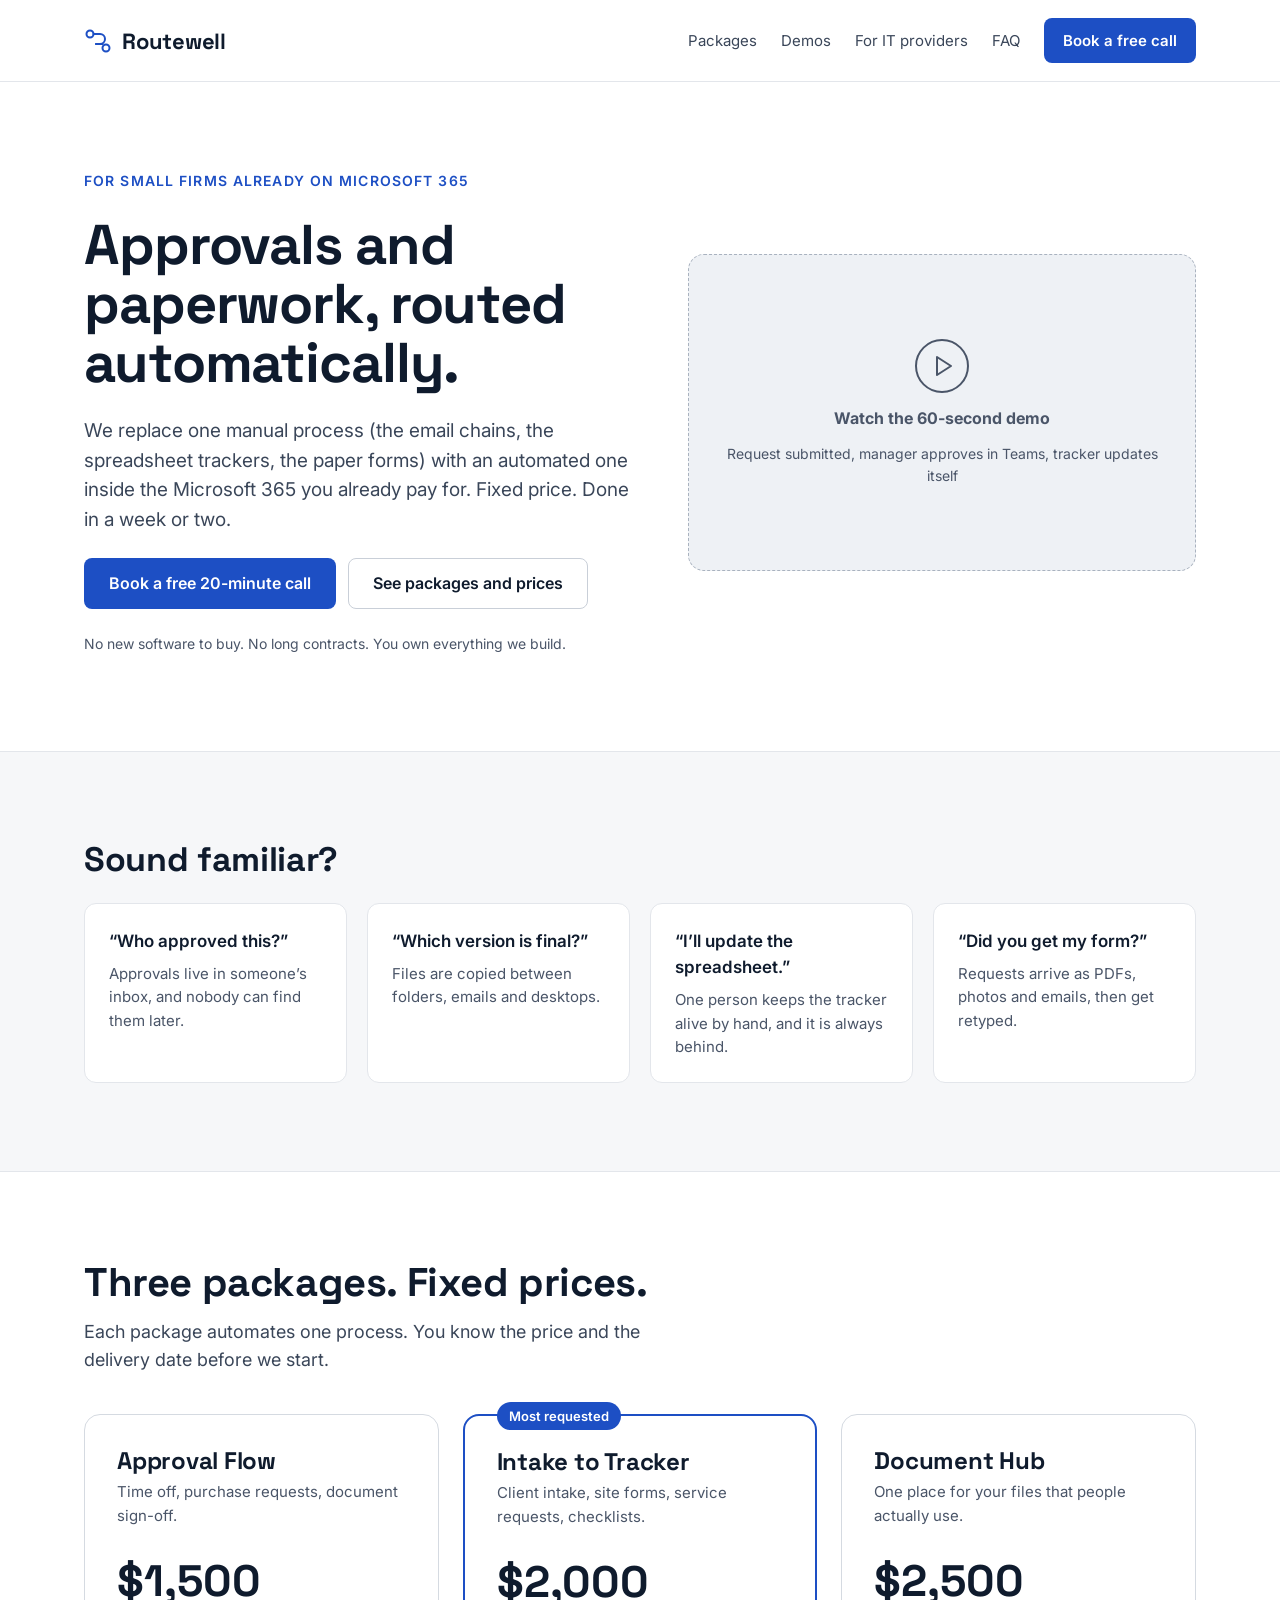
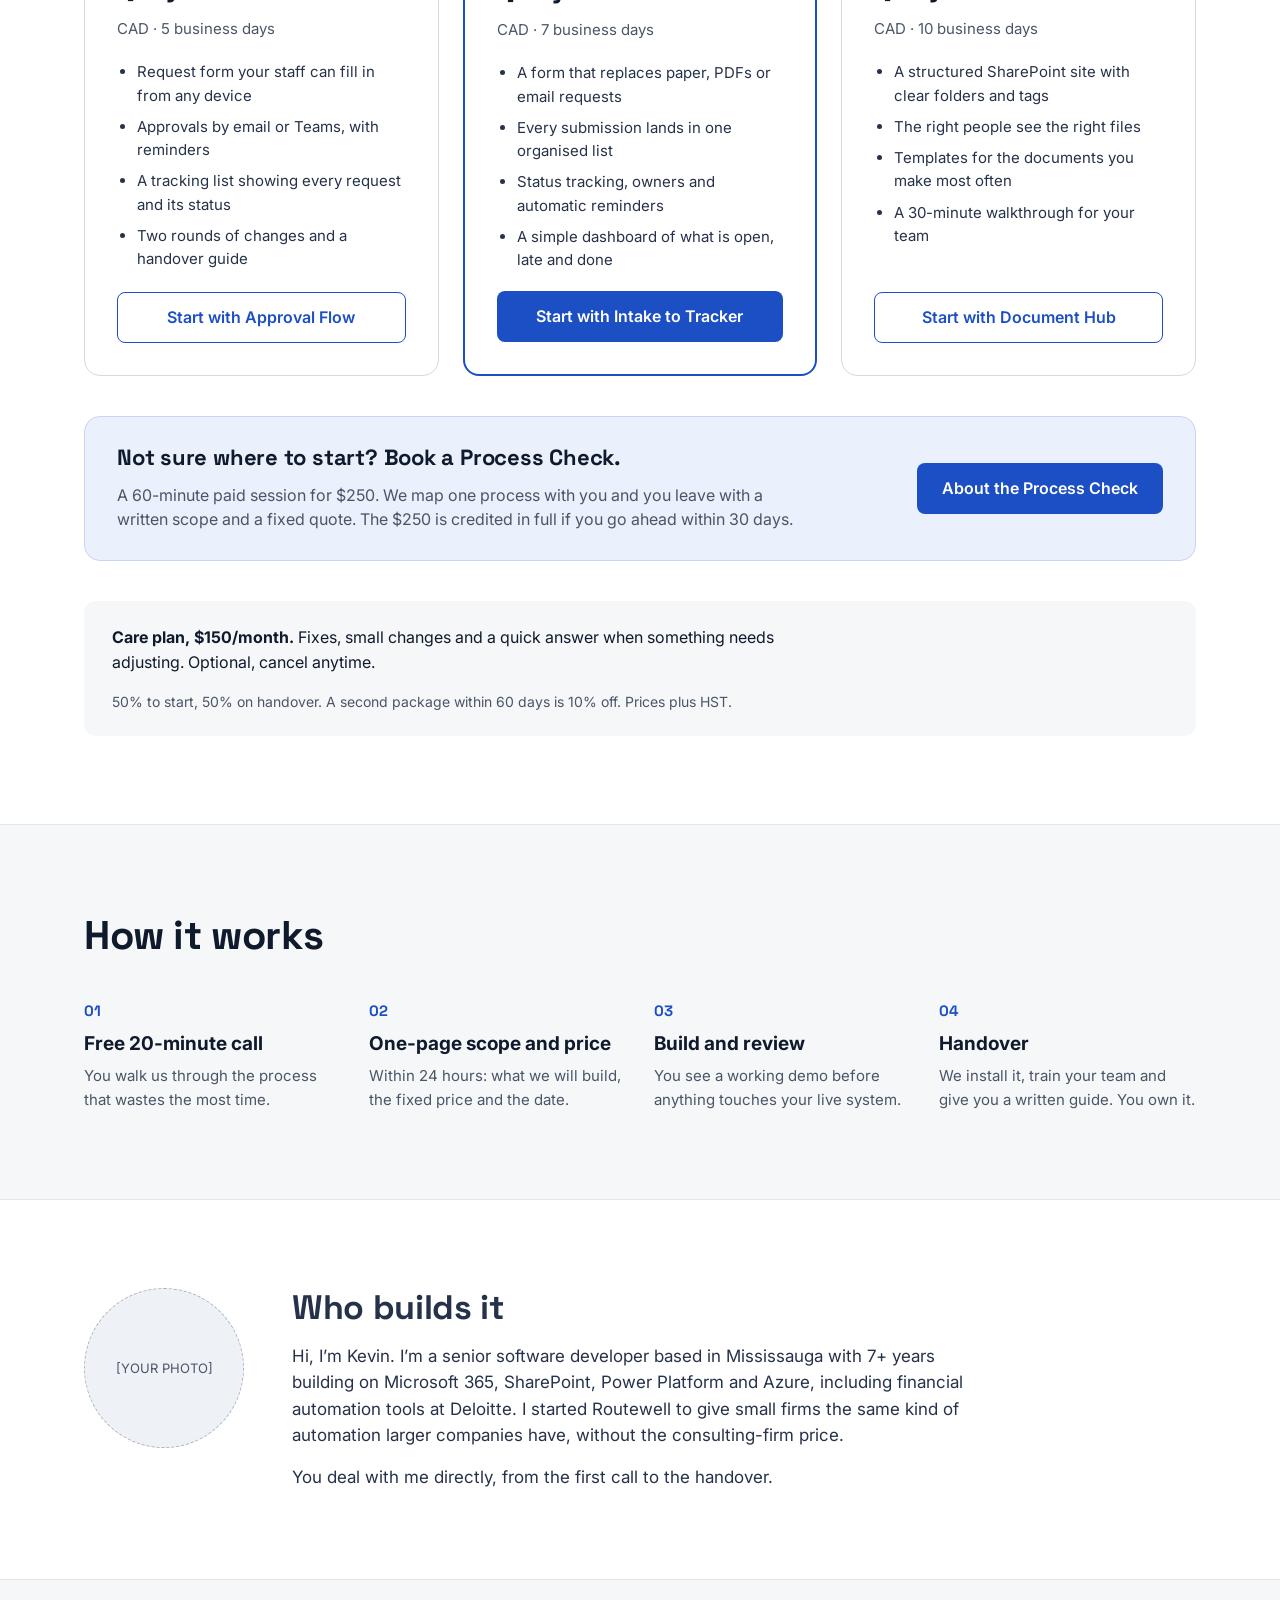
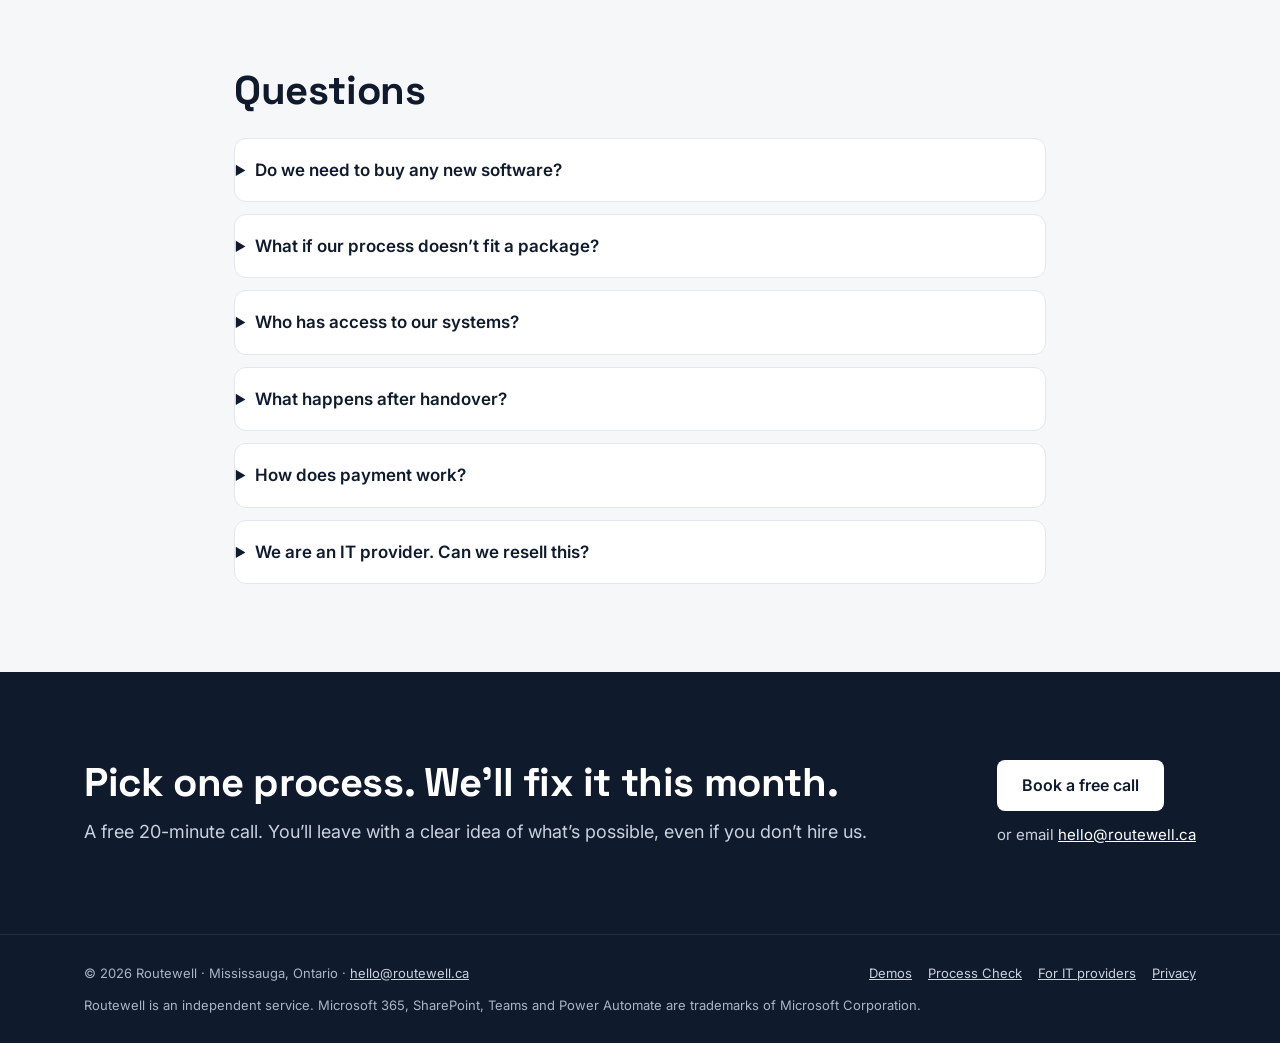
==== index.html @ 732eb97a "Initial routewell.ca site Static HTML/CSS: home, demos, Process Check, IT partners, booking, privacy" ====
<!doctype html>
<html lang="en-CA">
<head>
<meta charset="utf-8">
<meta name="viewport" content="width=device-width, initial-scale=1">
<title>Routewell · Microsoft 365 automations for small firms</title>
<meta name="description" content="Fixed-price Microsoft 365 automations for small firms in Ontario. We replace one manual approval, intake or document process with an automated one in a week or two.">
<link rel="canonical" href="https://routewell.ca/">
<meta property="og:title" content="Routewell · Approvals and paperwork, routed automatically">
<meta property="og:description" content="Fixed-price Microsoft 365 automations for small firms. One process, one price, done in a week or two.">
<meta property="og:url" content="https://routewell.ca/">
<meta property="og:type" content="website">
<link rel="icon" href="/assets/favicon.svg" type="image/svg+xml">
<link rel="preconnect" href="https://fonts.googleapis.com">
<link rel="preconnect" href="https://fonts.gstatic.com" crossorigin>
<link rel="stylesheet" href="https://fonts.googleapis.com/css2?family=Inter:wght@400;500;600&family=Space+Grotesk:wght@500;600;700&display=swap">
<link rel="stylesheet" href="/assets/site.css">
<script type="application/ld+json">
{"@context":"https://schema.org","@type":"ProfessionalService","name":"Routewell","url":"https://routewell.ca/","email":"hello@routewell.ca","areaServed":"Ontario, Canada","address":{"@type":"PostalAddress","addressLocality":"Mississauga","addressRegion":"ON","addressCountry":"CA"},"description":"Fixed-price Microsoft 365 automations for small firms."}
</script>
</head>
<body>
<a class="skip" href="#main">Skip to content</a>

<header class="site-header">
  <nav class="wrap site-nav" aria-label="Main">
    <a class="brand" href="/">
      <svg width="28" height="28" viewBox="0 0 28 28" fill="none" aria-hidden="true"><circle cx="6" cy="7" r="3.5" stroke="#1D4FC4" stroke-width="2"/><circle cx="22" cy="21" r="3.5" stroke="#1D4FC4" stroke-width="2"/><path d="M9.5 7H16a5 5 0 0 1 0 10h-4" stroke="#1D4FC4" stroke-width="2" stroke-linecap="round"/><path d="M12 17h6.5" stroke="#1D4FC4" stroke-width="2" stroke-linecap="round"/></svg>
      <span>Routewell</span>
    </a>
    <div class="nav-links">
      <a href="/#packages">Packages</a>
      <a href="/demo/">Demos</a>
      <a href="/partners/">For IT providers</a>
      <a href="/#faq">FAQ</a>
      <a class="btn btn-primary" href="/book/">Book a free call</a>
    </div>
  </nav>
</header>

<main id="main">

<section class="hero">
  <div class="wrap hero-grid">
    <div class="hero-copy">
      <p class="eyebrow">For small firms already on Microsoft 365</p>
      <h1>Approvals and paperwork, routed automatically.</h1>
      <p class="lead">We replace one manual process (the email chains, the spreadsheet trackers, the paper forms) with an automated one inside the Microsoft 365 you already pay for. Fixed price. Done in a week or two.</p>
      <div class="btn-row">
        <a class="btn btn-primary" href="/book/">Book a free 20-minute call</a>
        <a class="btn btn-outline" href="#packages">See packages and prices</a>
      </div>
      <p class="small muted">No new software to buy. No long contracts. You own everything we build.</p>
    </div>
    <div class="hero-media">
      <!-- DEMO VIDEO: replace this placeholder with the Approval Flow recording (see README). -->
      <a href="/demo/" class="placeholder" style="text-decoration:none">
        <svg width="56" height="56" viewBox="0 0 56 56" fill="none" aria-hidden="true"><circle cx="28" cy="28" r="26" stroke="#4A5568" stroke-width="2"/><path d="M23 19l14 9-14 9V19z" stroke="#4A5568" stroke-width="2" stroke-linejoin="round"/></svg>
        <strong>Watch the 60-second demo</strong>
        <span>Request submitted, manager approves in Teams, tracker updates itself</span>
      </a>
    </div>
  </div>
</section>

<section class="section bordered" aria-labelledby="pain-h" style="border-bottom:1px solid var(--line)">
  <div class="wrap stack">
    <h2 id="pain-h" class="h2-sm">Sound familiar?</h2>
    <div class="grid">
      <div class="card"><p class="q">“Who approved this?”</p><p class="a">Approvals live in someone’s inbox, and nobody can find them later.</p></div>
      <div class="card"><p class="q">“Which version is final?”</p><p class="a">Files are copied between folders, emails and desktops.</p></div>
      <div class="card"><p class="q">“I’ll update the spreadsheet.”</p><p class="a">One person keeps the tracker alive by hand, and it is always behind.</p></div>
      <div class="card"><p class="q">“Did you get my form?”</p><p class="a">Requests arrive as PDFs, photos and emails, then get retyped.</p></div>
    </div>
  </div>
</section>

<section id="packages" class="section white" aria-labelledby="pk-h">
  <div class="wrap stack" style="gap:40px">
    <div class="stack-sm" style="max-width:680px">
      <h2 id="pk-h" class="h2">Three packages. Fixed prices.</h2>
      <p class="lead" style="font-size:18px">Each package automates one process. You know the price and the delivery date before we start.</p>
    </div>

    <div class="grid-3">
      <article class="package">
        <div><h3>Approval Flow</h3><p class="for">Time off, purchase requests, document sign-off.</p></div>
        <p><span class="price">$1,500</span><span class="price-note">CAD · 5 business days</span></p>
        <ul>
          <li>Request form your staff can fill in from any device</li>
          <li>Approvals by email or Teams, with reminders</li>
          <li>A tracking list showing every request and its status</li>
          <li>Two rounds of changes and a handover guide</li>
        </ul>
        <a class="btn btn-ghost" href="/book/?package=approval-flow">Start with Approval Flow</a>
      </article>

      <article class="package featured">
        <span class="badge">Most requested</span>
        <div><h3>Intake to Tracker</h3><p class="for">Client intake, site forms, service requests, checklists.</p></div>
        <p><span class="price">$2,000</span><span class="price-note">CAD · 7 business days</span></p>
        <ul>
          <li>A form that replaces paper, PDFs or email requests</li>
          <li>Every submission lands in one organised list</li>
          <li>Status tracking, owners and automatic reminders</li>
          <li>A simple dashboard of what is open, late and done</li>
        </ul>
        <a class="btn btn-primary" href="/book/?package=intake-to-tracker">Start with Intake to Tracker</a>
      </article>

      <article class="package">
        <div><h3>Document Hub</h3><p class="for">One place for your files that people actually use.</p></div>
        <p><span class="price">$2,500</span><span class="price-note">CAD · 10 business days</span></p>
        <ul>
          <li>A structured SharePoint site with clear folders and tags</li>
          <li>The right people see the right files</li>
          <li>Templates for the documents you make most often</li>
          <li>A 30-minute walkthrough for your team</li>
        </ul>
        <a class="btn btn-ghost" href="/book/?package=document-hub">Start with Document Hub</a>
      </article>
    </div>

    <div class="callout">
      <div class="stack-sm" style="max-width:680px">
        <h3>Not sure where to start? Book a Process Check.</h3>
        <p class="muted">A 60-minute paid session for $250. We map one process with you and you leave with a written scope and a fixed quote. The $250 is credited in full if you go ahead within 30 days.</p>
      </div>
      <a class="btn btn-primary" href="/process-check/">About the Process Check</a>
    </div>

    <div class="strip">
      <p style="max-width:720px"><strong>Care plan, $150/month.</strong> Fixes, small changes and a quick answer when something needs adjusting. Optional, cancel anytime.</p>
      <p class="small muted">50% to start, 50% on handover. A second package within 60 days is 10% off. Prices plus HST.</p>
    </div>
  </div>
</section>

<section id="how" class="section bordered" aria-labelledby="how-h">
  <div class="wrap stack" style="gap:40px">
    <h2 id="how-h" class="h2">How it works</h2>
    <ol class="steps">
      <li><span class="num">01</span><h3>Free 20-minute call</h3><p>You walk us through the process that wastes the most time.</p></li>
      <li><span class="num">02</span><h3>One-page scope and price</h3><p>Within 24 hours: what we will build, the fixed price and the date.</p></li>
      <li><span class="num">03</span><h3>Build and review</h3><p>You see a working demo before anything touches your live system.</p></li>
      <li><span class="num">04</span><h3>Handover</h3><p>We install it, train your team and give you a written guide. You own it.</p></li>
    </ol>
  </div>
</section>

<section class="section white bordered" aria-labelledby="about-h">
  <div class="wrap about">
    <!-- PHOTO: replace this div with <img class="avatar" src="/assets/kevin.jpg" alt="Kevin, founder of Routewell"> -->
    <div class="avatar" role="img" aria-label="Photo coming soon">[YOUR PHOTO]</div>
    <div class="about-copy">
      <h2 id="about-h" class="h2-sm">Who builds it</h2>
      <p>Hi, I’m Kevin. I’m a senior software developer based in Mississauga with 7+ years building on Microsoft 365, SharePoint, Power Platform and Azure, including financial automation tools at Deloitte. I started Routewell to give small firms the same kind of automation larger companies have, without the consulting-firm price.</p>
      <p>You deal with me directly, from the first call to the handover.</p>
    </div>
  </div>
</section>

<section id="faq" class="section bordered" aria-labelledby="faq-h">
  <div class="wrap narrow stack">
    <h2 id="faq-h" class="h2">Questions</h2>
    <div class="faq">
      <details><summary>Do we need to buy any new software?</summary><p>No. If your team has Microsoft 365 Business Standard or higher, everything runs on what you already have. We confirm this on the first call.</p></details>
      <details><summary>What if our process doesn’t fit a package?</summary><p>Most do. If yours is bigger, we split it into packages or quote it separately, always as a fixed price. If you are not sure, the Process Check maps it for you.</p></details>
      <details><summary>Who has access to our systems?</summary><p>We build and test in our own environment first. For installation you create a temporary account for us, and you remove it at handover.</p></details>
      <details><summary>What happens after handover?</summary><p>You get a written guide and own everything. The optional care plan covers fixes and small changes.</p></details>
      <details><summary>How does payment work?</summary><p>50% when you sign the one-page scope, 50% at handover. Two rounds of changes are included in every package.</p></details>
      <details><summary>We are an IT provider. Can we resell this?</summary><p>Yes. We build white-label for managed service providers at partner pricing. See <a href="/partners/">For IT providers</a>.</p></details>
    </div>
  </div>
</section>

<section class="cta" aria-labelledby="book-h">
  <div class="wrap">
    <div class="cta-copy">
      <h2 id="book-h">Pick one process. We’ll fix it this month.</h2>
      <p>A free 20-minute call. You’ll leave with a clear idea of what’s possible, even if you don’t hire us.</p>
    </div>
    <div class="cta-actions">
      <a class="btn btn-light" href="/book/">Book a free call</a>
      <p>or email <a href="mailto:hello@routewell.ca">hello@routewell.ca</a></p>
    </div>
  </div>
</section>

</main>

<footer class="site-footer">
  <div class="wrap">
    <p>© 2026 Routewell · Mississauga, Ontario · <a href="mailto:hello@routewell.ca">hello@routewell.ca</a></p>
    <div class="footer-links"><a href="/demo/">Demos</a><a href="/process-check/">Process Check</a><a href="/partners/">For IT providers</a><a href="/privacy/">Privacy</a></div>
    <p style="flex-basis:100%">Routewell is an independent service. Microsoft 365, SharePoint, Teams and Power Automate are trademarks of Microsoft Corporation.</p>
  </div>
</footer>
</body>
</html>
---- assets/site.css ----
/* Routewell site styles. No build step: edit and push. */
:root {
  --accent: #1D4FC4;
  --accent-dark: #163C96;
  --ink: #0F1B2D;
  --ink-2: #26324A;
  --muted: #3A4659;
  --muted-2: #4A5568;
  --line: #E3E6EB;
  --line-2: #D5DAE1;
  --ground: #F6F7F9;
  --card: #FFFFFF;
  --night: #0F1B2D;
  --night-text: #C9D2DF;
  --radius: 12px;
  --max: 1160px;
  --display: "Space Grotesk", Inter, system-ui, sans-serif;
}

*, *::before, *::after { box-sizing: border-box; }
html { -webkit-text-size-adjust: 100%; scroll-behavior: smooth; }
body {
  margin: 0;
  font-family: Inter, system-ui, -apple-system, "Segoe UI", sans-serif;
  color: var(--ink);
  background: var(--ground);
  line-height: 1.55;
  font-size: 16px;
}
img, video { max-width: 100%; display: block; }
a { color: var(--accent); }
a:hover { color: var(--accent-dark); }
h1, h2, h3 { font-family: var(--display); letter-spacing: -0.01em; line-height: 1.15; margin: 0; }
p { margin: 0; }

.skip { position: absolute; left: -9999px; }
.skip:focus { left: 16px; top: 16px; background: #fff; padding: 8px 12px; z-index: 10; }

.wrap { max-width: var(--max); margin: 0 auto; padding: 0 24px; }
.narrow { max-width: 860px; }
.section { padding: 88px 0; }
.section.white { background: var(--card); }
.section.bordered { border-top: 1px solid var(--line); }
.stack { display: flex; flex-direction: column; gap: 24px; }
.stack-sm { display: flex; flex-direction: column; gap: 12px; }
.eyebrow { font-size: 14px; font-weight: 600; letter-spacing: 0.08em; text-transform: uppercase; color: var(--accent); }
.lead { font-size: 19px; color: var(--muted); max-width: 620px; }
.muted { color: var(--muted-2); }
.small { font-size: 14px; }
.h2 { font-size: 40px; }
.h2-sm { font-size: 34px; }

/* Header */
.site-header { background: var(--card); border-bottom: 1px solid var(--line); }
.site-nav { display: flex; flex-wrap: wrap; align-items: center; justify-content: space-between; gap: 16px; padding-top: 18px; padding-bottom: 18px; }
.brand { display: flex; align-items: center; gap: 10px; text-decoration: none; color: var(--ink); }
.brand span { font-family: var(--display); font-weight: 700; font-size: 22px; letter-spacing: -0.01em; }
.nav-links { display: flex; flex-wrap: wrap; align-items: center; gap: 8px 24px; font-size: 15px; }
.nav-links a { color: var(--muted); text-decoration: none; }
.nav-links a:hover, .nav-links a[aria-current="page"] { color: var(--ink); }

/* Buttons */
.btn { display: inline-flex; align-items: center; justify-content: center; min-height: 48px; padding: 12px 24px; border-radius: 8px; font-weight: 600; font-size: 16px; text-decoration: none; border: 1px solid transparent; }
.btn-primary { background: var(--accent); color: #fff; }
.btn-primary:hover { background: var(--accent-dark); color: #fff; }
.btn-outline { background: #fff; color: var(--ink); border-color: #C9CFD8; }
.btn-outline:hover { border-color: var(--ink); color: var(--ink); }
.btn-ghost { background: transparent; color: var(--accent); border-color: var(--accent); }
.btn-ghost:hover { background: var(--accent); color: #fff; }
.btn-light { background: #fff; color: var(--ink); }
.btn-light:hover { background: #E9EEF7; color: var(--ink); }
.nav-links .btn { min-height: 44px; padding: 10px 18px; font-size: 15px; color: #fff; }
.btn-row { display: flex; flex-wrap: wrap; gap: 12px; }

/* Hero */
.hero { background: var(--card); }
.hero-grid { display: flex; flex-wrap: wrap; gap: 56px; align-items: center; padding-top: 88px; padding-bottom: 96px; }
.hero-copy { flex: 1 1 460px; min-width: 0; display: flex; flex-direction: column; gap: 24px; }
.hero-copy h1 { font-size: 56px; line-height: 1.05; letter-spacing: -0.02em; }
.hero-media { flex: 1 1 420px; min-width: 0; }

.placeholder {
  aspect-ratio: 16 / 10; background: #EEF1F5; border: 1px dashed #A9B2BF; border-radius: 16px;
  display: flex; flex-direction: column; align-items: center; justify-content: center; gap: 12px;
  color: var(--muted-2); text-align: center; padding: 24px;
}
.placeholder strong { font-size: 16px; }
.placeholder span { font-size: 14px; }
.video-frame { aspect-ratio: 16 / 10; border-radius: 16px; overflow: hidden; background: #000; }
.video-frame video, .video-frame iframe { width: 100%; height: 100%; border: 0; }

/* Cards and grids */
.grid { display: grid; gap: 20px; grid-template-columns: repeat(auto-fit, minmax(240px, 1fr)); }
.grid-3 { display: grid; gap: 24px; grid-template-columns: repeat(auto-fit, minmax(300px, 1fr)); align-items: stretch; }
.card { background: var(--card); border: 1px solid var(--line); border-radius: var(--radius); padding: 24px; }
.card .q { font-weight: 600; font-size: 17px; }
.card .a { margin-top: 8px; color: var(--muted-2); font-size: 15px; }

.package { position: relative; background: var(--card); border: 1px solid var(--line-2); border-radius: 16px; padding: 32px; display: flex; flex-direction: column; gap: 20px; }
.package.featured { border: 2px solid var(--accent); }
.badge { position: absolute; top: -14px; left: 32px; background: var(--accent); color: #fff; font-size: 13px; font-weight: 600; padding: 4px 12px; border-radius: 999px; }
.package h3 { font-size: 24px; }
.package .for { margin-top: 6px; color: var(--muted-2); font-size: 15px; }
.price { font-family: var(--display); font-size: 44px; font-weight: 700; }
.price-note { display: block; margin-top: 2px; color: var(--muted-2); font-size: 15px; }
.package ul { margin: 0; padding-left: 20px; display: flex; flex-direction: column; gap: 8px; font-size: 15px; color: var(--ink-2); }
.package .btn { margin-top: auto; width: 100%; }

.strip { background: var(--ground); border-radius: var(--radius); padding: 24px 28px; display: flex; flex-wrap: wrap; gap: 16px; align-items: center; justify-content: space-between; }
.callout { background: #EAF0FC; border: 1px solid #C7D5F3; border-radius: 16px; padding: 28px 32px; display: flex; flex-wrap: wrap; gap: 20px; align-items: center; justify-content: space-between; }
.callout h3 { font-size: 22px; }

/* Steps */
.steps { margin: 0; padding: 0; list-style: none; display: grid; gap: 28px; grid-template-columns: repeat(auto-fit, minmax(220px, 1fr)); }
.steps li { display: flex; flex-direction: column; gap: 10px; }
.steps .num { font-family: var(--display); font-size: 15px; font-weight: 700; color: var(--accent); }
.steps h3 { font-family: Inter, system-ui, sans-serif; font-size: 19px; letter-spacing: 0; }
.steps p { color: var(--muted-2); font-size: 15px; }

/* About */
.about { display: flex; flex-wrap: wrap; gap: 48px; align-items: flex-start; }
.avatar { width: 160px; height: 160px; border-radius: 999px; object-fit: cover; background: #EEF1F5; border: 1px dashed #A9B2BF; display: flex; align-items: center; justify-content: center; color: var(--muted-2); font-size: 13px; text-align: center; }
.about-copy { flex: 1 1 480px; min-width: 0; display: flex; flex-direction: column; gap: 16px; font-size: 17px; color: var(--ink-2); max-width: 700px; }

/* FAQ */
.faq { display: flex; flex-direction: column; gap: 12px; }
.faq details { background: var(--card); border: 1px solid var(--line); border-radius: var(--radius); padding: 0 20px; }
.faq summary { cursor: pointer; font-weight: 600; font-size: 17px; padding: 18px 0; min-height: 44px; list-style-position: outside; }
.faq details p { color: var(--muted-2); padding-bottom: 18px; }

/* Demo page */
.demo { display: grid; gap: 40px; grid-template-columns: repeat(auto-fit, minmax(320px, 1fr)); align-items: center; }
.demo + .demo { margin-top: 72px; }
.demo .stack-sm ul { margin: 0; padding-left: 20px; color: var(--ink-2); }

/* Prose pages */
.prose { display: flex; flex-direction: column; gap: 16px; font-size: 17px; color: var(--ink-2); }
.prose h2 { font-size: 26px; margin-top: 24px; }
.prose ul { margin: 0; padding-left: 22px; display: flex; flex-direction: column; gap: 6px; }

/* Table */
.table-box { overflow-x: auto; border: 1px solid var(--line); border-radius: var(--radius); background: var(--card); }
table { border-collapse: collapse; width: 100%; min-width: 520px; font-size: 15px; }
th, td { text-align: left; padding: 14px 18px; border-bottom: 1px solid var(--line); vertical-align: top; }
th { background: var(--ground); font-weight: 600; }
tr:last-child td { border-bottom: 0; }

/* CTA band and footer */
.cta { background: var(--night); color: #fff; }
.cta .wrap { display: flex; flex-wrap: wrap; gap: 32px; align-items: center; justify-content: space-between; padding-top: 88px; padding-bottom: 88px; }
.cta-copy { flex: 1 1 480px; min-width: 0; display: flex; flex-direction: column; gap: 12px; }
.cta h2 { font-size: 40px; }
.cta p { font-size: 18px; color: var(--night-text); }
.cta-actions { display: flex; flex-direction: column; gap: 12px; align-items: flex-start; }
.cta-actions p { font-size: 15px; }
.cta a:not(.btn) { color: #fff; }

.site-footer { background: var(--night); color: #A9B4C4; border-top: 1px solid #22314A; font-size: 13px; }
.site-footer .wrap { display: flex; flex-wrap: wrap; gap: 12px 24px; justify-content: space-between; padding-top: 28px; padding-bottom: 28px; }
.site-footer a { color: #C9D2DF; }
.footer-links { display: flex; flex-wrap: wrap; gap: 16px; }

:focus-visible { outline: 3px solid var(--accent); outline-offset: 2px; }

@media (max-width: 640px) {
  .wrap { padding: 0 16px; }
  .section { padding: 56px 0; }
  .hero-grid { padding-top: 48px; padding-bottom: 56px; gap: 32px; }
  .hero-copy h1 { font-size: 38px; }
  .h2, .cta h2 { font-size: 30px; }
  .h2-sm { font-size: 26px; }
  .lead { font-size: 17px; }
  .package { padding: 24px; }
  .price { font-size: 38px; }
  .site-nav { gap: 12px; }
  .nav-links { gap: 8px 16px; }
  .cta .wrap { padding-top: 56px; padding-bottom: 56px; }
  .callout { padding: 24px; }
}

@media (prefers-reduced-motion: reduce) { html { scroll-behavior: auto; } }
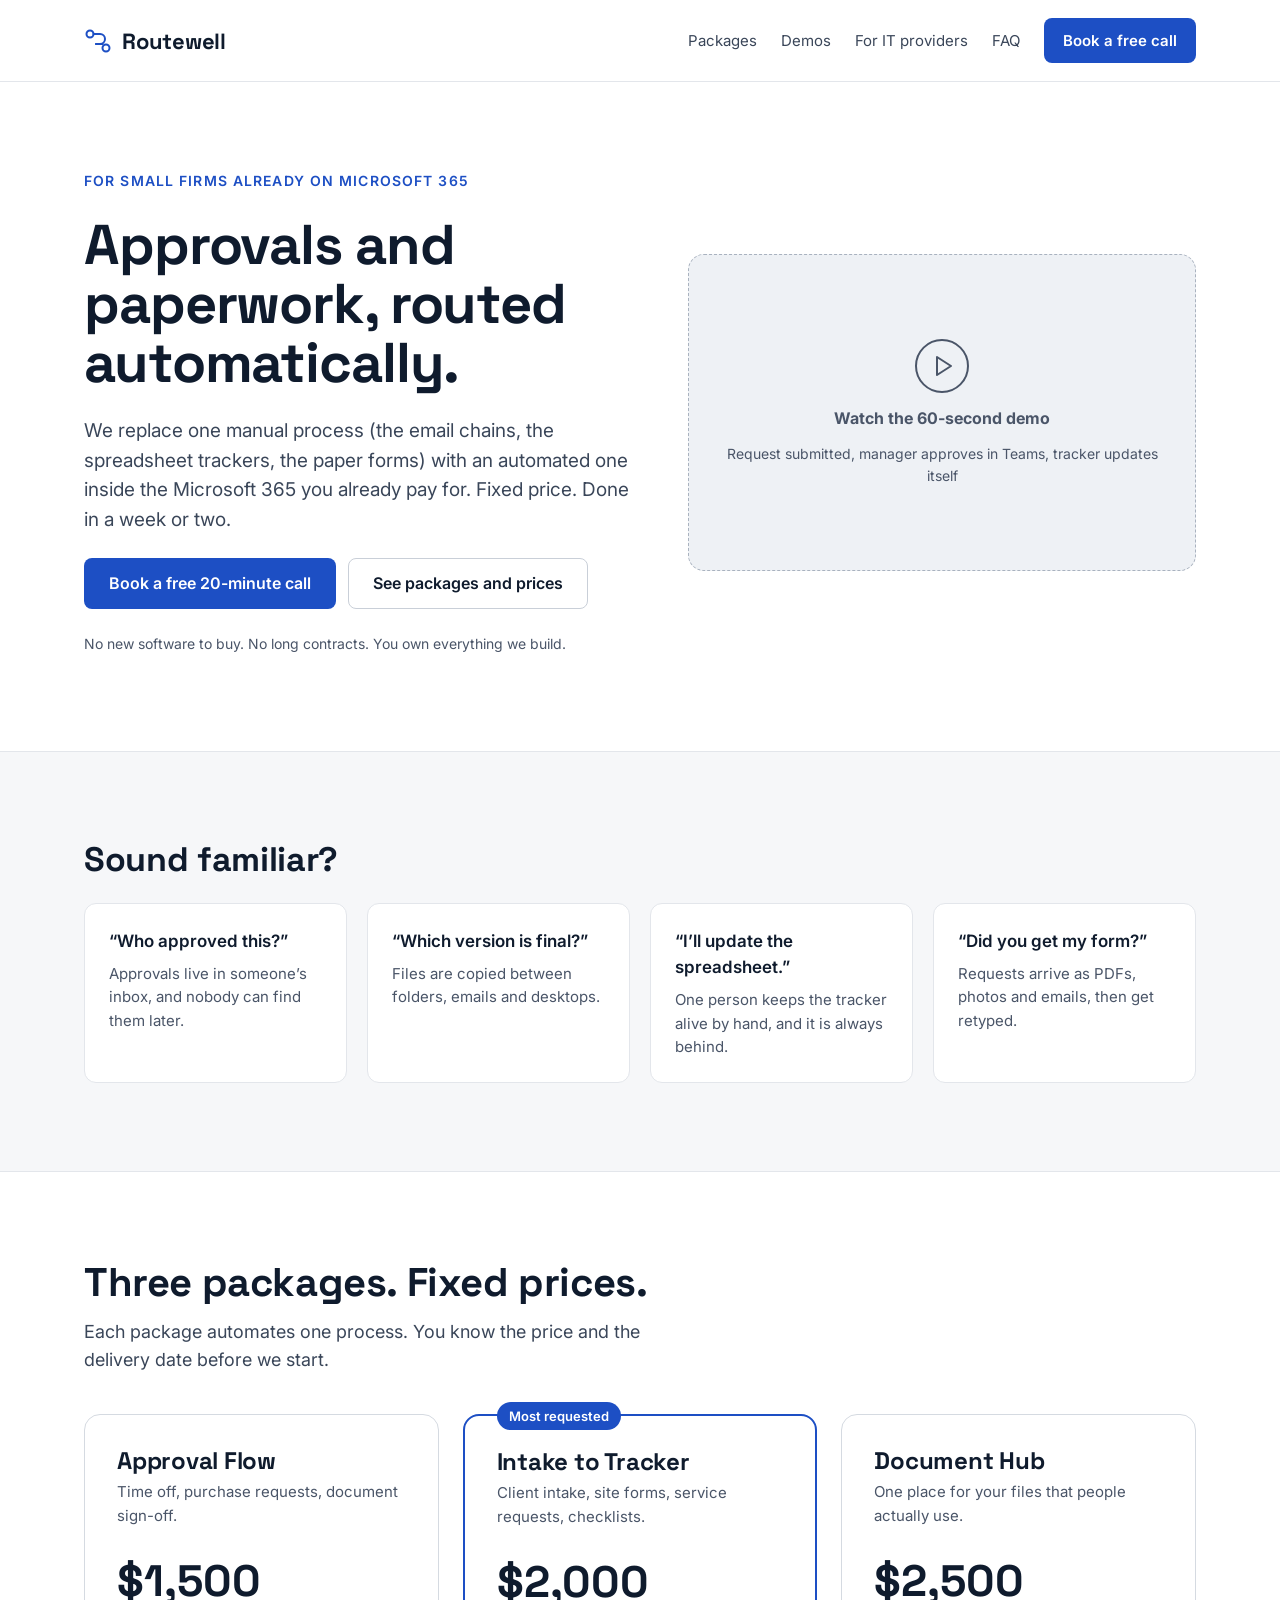
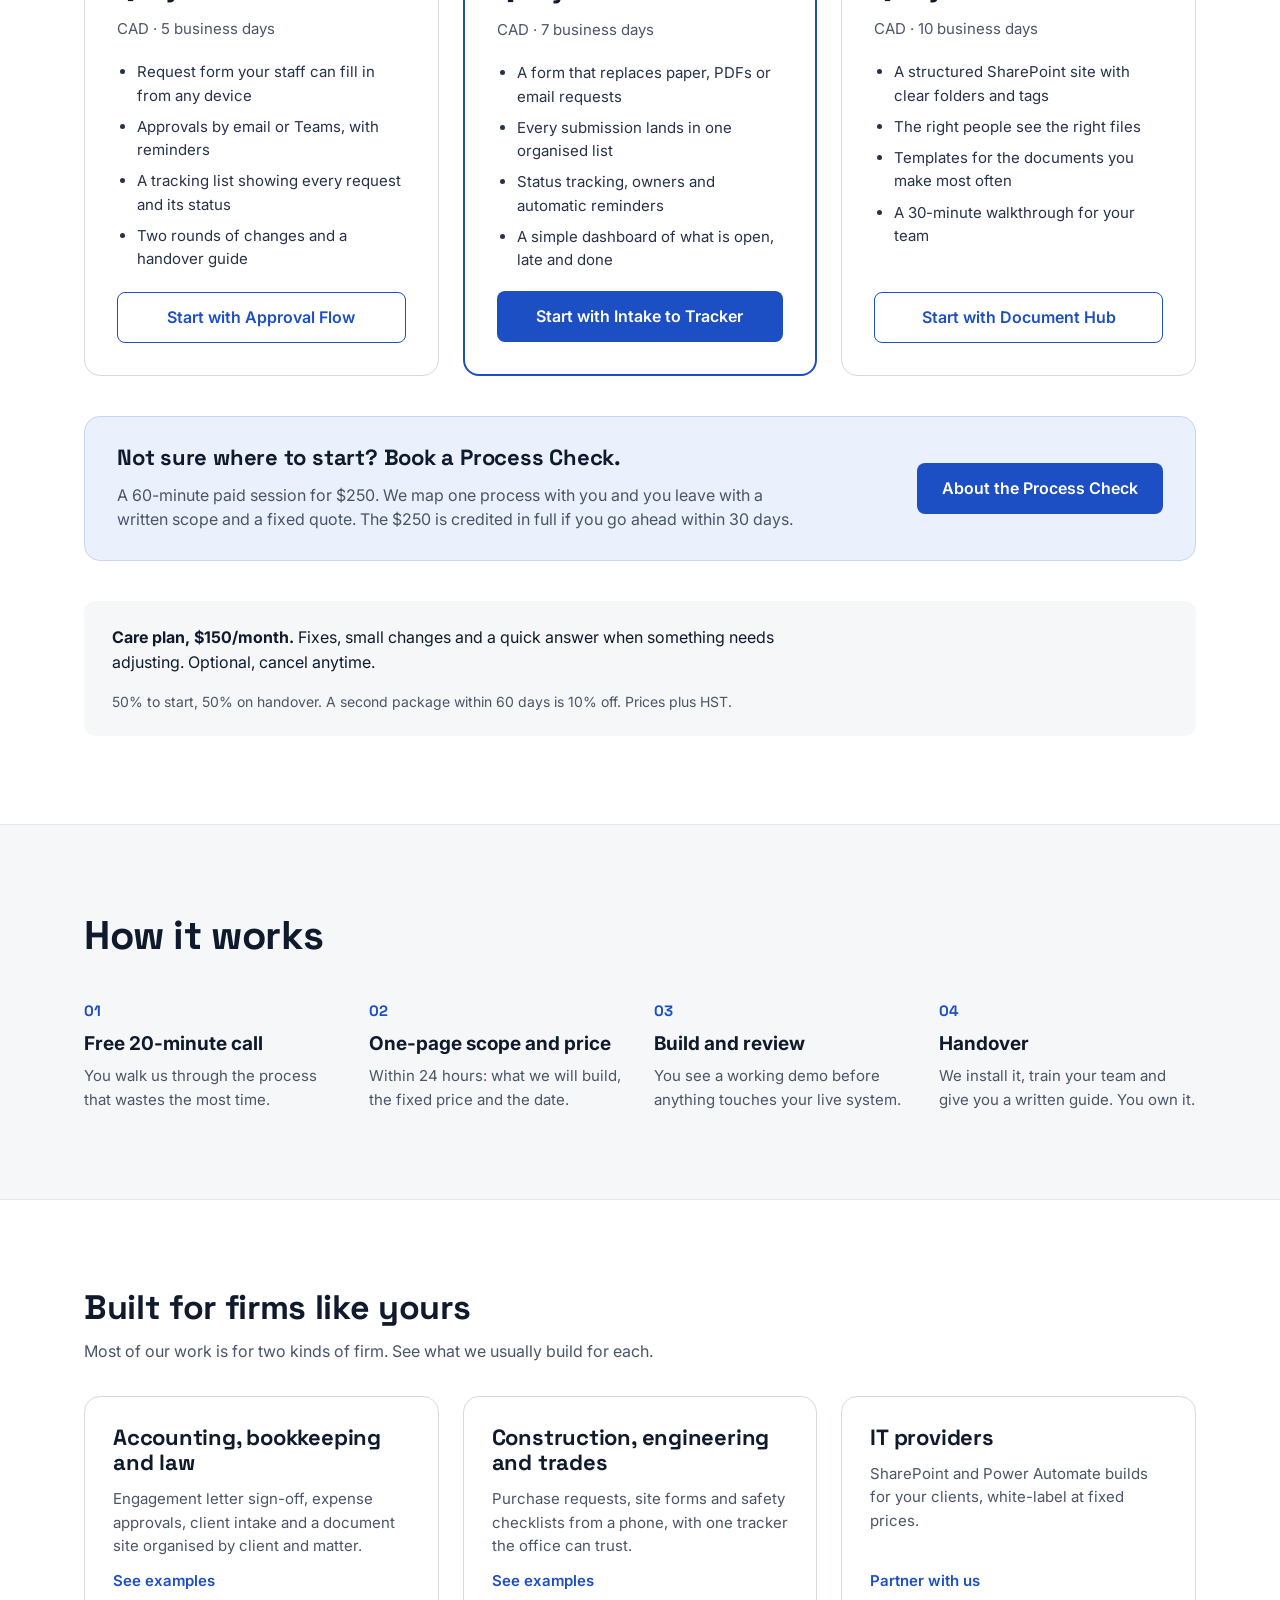
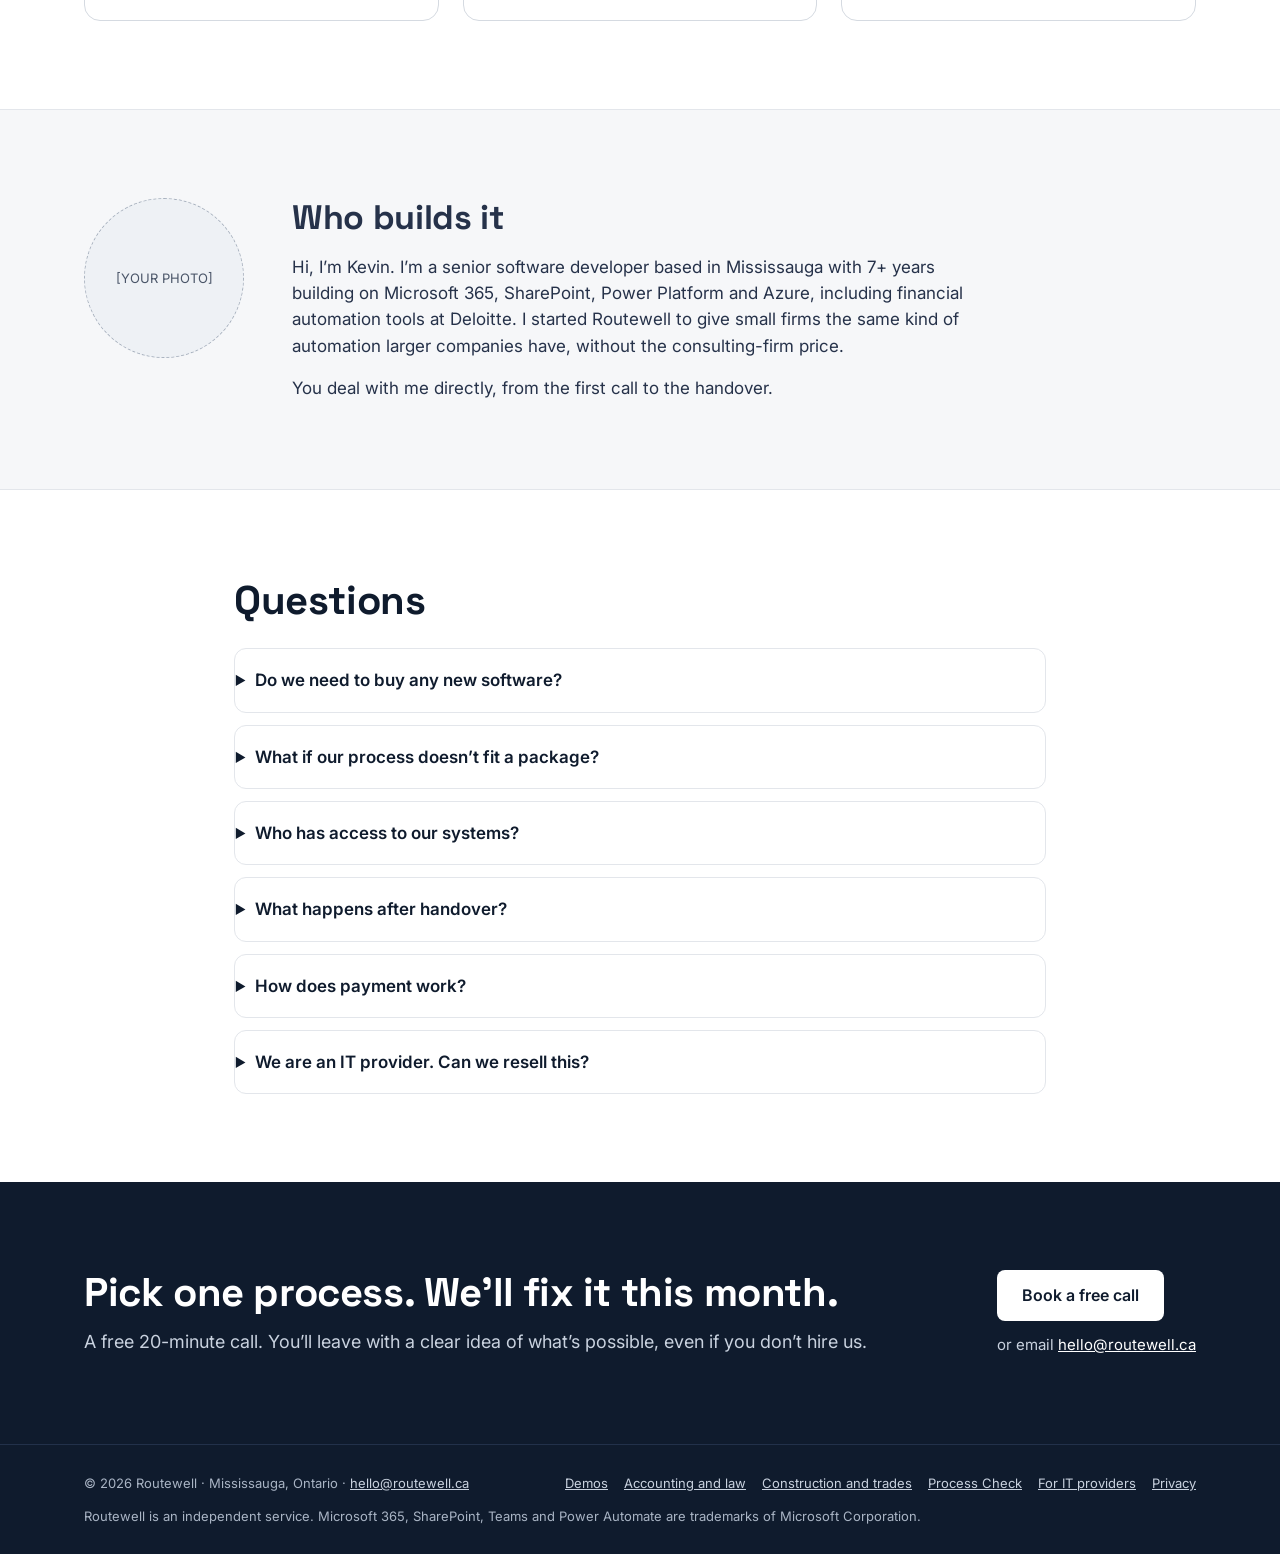
==== commit ae0f069f: "Phone menu, link previews, industry pages and search markup - Collapse the nav into a Menu button on" ====
--- a/index.html
+++ b/index.html
@@ -10,14 +10,190 @@
 <meta property="og:description" content="Fixed-price Microsoft 365 automations for small firms. One process, one price, done in a week or two.">
 <meta property="og:url" content="https://routewell.ca/">
 <meta property="og:type" content="website">
+<meta property="og:image" content="https://routewell.ca/assets/og.png">
+<meta property="og:image:width" content="1200">
+<meta property="og:image:height" content="630">
+<meta property="og:site_name" content="Routewell">
+<meta property="og:locale" content="en_CA">
+<meta name="twitter:card" content="summary_large_image">
+<meta name="theme-color" content="#1D4FC4">
+<link rel="icon" href="/assets/favicon-32.png" sizes="32x32" type="image/png">
+<link rel="apple-touch-icon" href="/assets/apple-touch-icon.png">
+<link rel="manifest" href="/site.webmanifest">
+<script>document.documentElement.classList.add('js')</script>
 <link rel="icon" href="/assets/favicon.svg" type="image/svg+xml">
 <link rel="preconnect" href="https://fonts.googleapis.com">
 <link rel="preconnect" href="https://fonts.gstatic.com" crossorigin>
 <link rel="stylesheet" href="https://fonts.googleapis.com/css2?family=Inter:wght@400;500;600&family=Space+Grotesk:wght@500;600;700&display=swap">
 <link rel="stylesheet" href="/assets/site.css">
 <script type="application/ld+json">
-{"@context":"https://schema.org","@type":"ProfessionalService","name":"Routewell","url":"https://routewell.ca/","email":"hello@routewell.ca","areaServed":"Ontario, Canada","address":{"@type":"PostalAddress","addressLocality":"Mississauga","addressRegion":"ON","addressCountry":"CA"},"description":"Fixed-price Microsoft 365 automations for small firms."}
+[
+ {
+  "@context": "https://schema.org",
+  "@type": "ProfessionalService",
+  "@id": "https://routewell.ca/#business",
+  "name": "Routewell",
+  "url": "https://routewell.ca/",
+  "email": "hello@routewell.ca",
+  "image": "https://routewell.ca/assets/og.png",
+  "logo": "https://routewell.ca/assets/icon-512.png",
+  "description": "Fixed-price Microsoft 365 automations for small firms: approval flows, intake forms and SharePoint document hubs.",
+  "address": {
+   "@type": "PostalAddress",
+   "addressLocality": "Mississauga",
+   "addressRegion": "ON",
+   "addressCountry": "CA"
+  },
+  "areaServed": [
+   {
+    "@type": "City",
+    "name": "Mississauga"
+   },
+   {
+    "@type": "City",
+    "name": "Brampton"
+   },
+   {
+    "@type": "City",
+    "name": "Oakville"
+   },
+   {
+    "@type": "City",
+    "name": "Toronto"
+   },
+   {
+    "@type": "City",
+    "name": "Burlington"
+   },
+   {
+    "@type": "City",
+    "name": "Milton"
+   },
+   {
+    "@type": "AdministrativeArea",
+    "name": "Ontario"
+   }
+  ],
+  "priceRange": "$250–$2,500",
+  "hasOfferCatalog": {
+   "@type": "OfferCatalog",
+   "name": "Packages",
+   "itemListElement": [
+    {
+     "@type": "Offer",
+     "price": "250",
+     "priceCurrency": "CAD",
+     "itemOffered": {
+      "@type": "Service",
+      "name": "Process Check",
+      "description": "60-minute paid session that maps one process and ends with a written scope and fixed quote"
+     }
+    },
+    {
+     "@type": "Offer",
+     "price": "1500",
+     "priceCurrency": "CAD",
+     "itemOffered": {
+      "@type": "Service",
+      "name": "Approval Flow",
+      "description": "One request-and-approval process in SharePoint and Power Automate, delivered in 5 business days"
+     }
+    },
+    {
+     "@type": "Offer",
+     "price": "2000",
+     "priceCurrency": "CAD",
+     "itemOffered": {
+      "@type": "Service",
+      "name": "Intake to Tracker",
+      "description": "A form feeding a tracked SharePoint list with reminders and a dashboard, delivered in 7 business days"
+     }
+    },
+    {
+     "@type": "Offer",
+     "price": "2500",
+     "priceCurrency": "CAD",
+     "itemOffered": {
+      "@type": "Service",
+      "name": "Document Hub",
+      "description": "A structured SharePoint document site with permissions, templates and a staff walkthrough, delivered in 10 business days"
+     }
+    },
+    {
+     "@type": "Offer",
+     "priceCurrency": "CAD",
+     "priceSpecification": {
+      "@type": "UnitPriceSpecification",
+      "price": "150",
+      "priceCurrency": "CAD",
+      "unitText": "MONTH"
+     },
+     "itemOffered": {
+      "@type": "Service",
+      "name": "Care plan",
+      "description": "Fixes and small changes after handover"
+     }
+    }
+   ]
+  }
+ },
+ {
+  "@context": "https://schema.org",
+  "@type": "FAQPage",
+  "mainEntity": [
+   {
+    "@type": "Question",
+    "name": "Do we need to buy any new software?",
+    "acceptedAnswer": {
+     "@type": "Answer",
+     "text": "No. If your team has Microsoft 365 Business Standard or higher, everything runs on what you already have. We confirm this on the first call."
+    }
+   },
+   {
+    "@type": "Question",
+    "name": "What if our process doesn't fit a package?",
+    "acceptedAnswer": {
+     "@type": "Answer",
+     "text": "Most do. If yours is bigger, we split it into packages or quote it separately, always as a fixed price. If you are not sure, the Process Check maps it for you."
+    }
+   },
+   {
+    "@type": "Question",
+    "name": "Who has access to our systems?",
+    "acceptedAnswer": {
+     "@type": "Answer",
+     "text": "We build and test in our own environment first. For installation you create a temporary account for us, and you remove it at handover."
+    }
+   },
+   {
+    "@type": "Question",
+    "name": "What happens after handover?",
+    "acceptedAnswer": {
+     "@type": "Answer",
+     "text": "You get a written guide and own everything. The optional care plan covers fixes and small changes."
+    }
+   },
+   {
+    "@type": "Question",
+    "name": "How does payment work?",
+    "acceptedAnswer": {
+     "@type": "Answer",
+     "text": "50% when you sign the one-page scope, 50% at handover. Two rounds of changes are included in every package."
+    }
+   },
+   {
+    "@type": "Question",
+    "name": "We are an IT provider. Can we resell this?",
+    "acceptedAnswer": {
+     "@type": "Answer",
+     "text": "Yes. We build white-label for managed service providers at partner pricing. See For IT providers."
+    }
+   }
+  ]
+ }
+]
 </script>
+<script src="/assets/site.js" defer></script>
 </head>
 <body>
 <a class="skip" href="#main">Skip to content</a>
@@ -28,7 +204,11 @@
       <svg width="28" height="28" viewBox="0 0 28 28" fill="none" aria-hidden="true"><circle cx="6" cy="7" r="3.5" stroke="#1D4FC4" stroke-width="2"/><circle cx="22" cy="21" r="3.5" stroke="#1D4FC4" stroke-width="2"/><path d="M9.5 7H16a5 5 0 0 1 0 10h-4" stroke="#1D4FC4" stroke-width="2" stroke-linecap="round"/><path d="M12 17h6.5" stroke="#1D4FC4" stroke-width="2" stroke-linecap="round"/></svg>
       <span>Routewell</span>
     </a>
-    <div class="nav-links">
+    <button class="menu-btn" type="button" aria-expanded="false" aria-controls="nav-links">
+      <svg width="20" height="20" viewBox="0 0 20 20" fill="none" aria-hidden="true"><path d="M3 5h14M3 10h14M3 15h14" stroke="currentColor" stroke-width="2" stroke-linecap="round"/></svg>
+      <span>Menu</span>
+    </button>
+    <div class="nav-links" id="nav-links">
       <a href="/#packages">Packages</a>
       <a href="/demo/">Demos</a>
       <a href="/partners/">For IT providers</a>
@@ -148,7 +328,33 @@
   </div>
 </section>
 
-<section class="section white bordered" aria-labelledby="about-h">
+<section class="section white bordered" aria-labelledby="ind-h">
+  <div class="wrap stack" style="gap:32px">
+    <div class="stack-sm" style="max-width:680px">
+      <h2 id="ind-h" class="h2-sm">Built for firms like yours</h2>
+      <p class="muted">Most of our work is for two kinds of firm. See what we usually build for each.</p>
+    </div>
+    <div class="grid-3">
+      <a class="industry" href="/industries/accounting-law/">
+        <h3>Accounting, bookkeeping and law</h3>
+        <p>Engagement letter sign-off, expense approvals, client intake and a document site organised by client and matter.</p>
+        <span class="more">See examples</span>
+      </a>
+      <a class="industry" href="/industries/construction-trades/">
+        <h3>Construction, engineering and trades</h3>
+        <p>Purchase requests, site forms and safety checklists from a phone, with one tracker the office can trust.</p>
+        <span class="more">See examples</span>
+      </a>
+      <a class="industry" href="/partners/">
+        <h3>IT providers</h3>
+        <p>SharePoint and Power Automate builds for your clients, white-label at fixed prices.</p>
+        <span class="more">Partner with us</span>
+      </a>
+    </div>
+  </div>
+</section>
+
+<section class="section bordered" aria-labelledby="about-h">
   <div class="wrap about">
     <!-- PHOTO: replace this div with <img class="avatar" src="/assets/kevin.jpg" alt="Kevin, founder of Routewell"> -->
     <div class="avatar" role="img" aria-label="Photo coming soon">[YOUR PHOTO]</div>
@@ -160,7 +366,7 @@
   </div>
 </section>
 
-<section id="faq" class="section bordered" aria-labelledby="faq-h">
+<section id="faq" class="section white bordered" aria-labelledby="faq-h">
   <div class="wrap narrow stack">
     <h2 id="faq-h" class="h2">Questions</h2>
     <div class="faq">
@@ -192,7 +398,7 @@
 <footer class="site-footer">
   <div class="wrap">
     <p>© 2026 Routewell · Mississauga, Ontario · <a href="mailto:hello@routewell.ca">hello@routewell.ca</a></p>
-    <div class="footer-links"><a href="/demo/">Demos</a><a href="/process-check/">Process Check</a><a href="/partners/">For IT providers</a><a href="/privacy/">Privacy</a></div>
+    <div class="footer-links"><a href="/demo/">Demos</a><a href="/industries/accounting-law/">Accounting and law</a><a href="/industries/construction-trades/">Construction and trades</a><a href="/process-check/">Process Check</a><a href="/partners/">For IT providers</a><a href="/privacy/">Privacy</a></div>
     <p style="flex-basis:100%">Routewell is an independent service. Microsoft 365, SharePoint, Teams and Power Automate are trademarks of Microsoft Corporation.</p>
   </div>
 </footer>
--- a/assets/site.css
+++ b/assets/site.css
@@ -58,6 +58,24 @@
 .nav-links { display: flex; flex-wrap: wrap; align-items: center; gap: 8px 24px; font-size: 15px; }
 .nav-links a { color: var(--muted); text-decoration: none; }
 .nav-links a:hover, .nav-links a[aria-current="page"] { color: var(--ink); }
+
+.menu-btn { display: none; align-items: center; gap: 8px; min-height: 44px; padding: 8px 14px; border: 1px solid #C9CFD8; border-radius: 8px; background: #fff; color: var(--ink); font: inherit; font-weight: 600; font-size: 15px; cursor: pointer; }
+.menu-btn:hover { border-color: var(--ink); }
+
+@media (max-width: 760px) {
+  .js .menu-btn { display: inline-flex; }
+  .js .nav-links { display: none; flex-basis: 100%; flex-direction: column; align-items: stretch; gap: 4px; padding-top: 8px; border-top: 1px solid var(--line); }
+  .js .site-nav.open .nav-links { display: flex; }
+  .js .nav-links a:not(.btn) { padding: 12px 4px; font-size: 17px; }
+  .js .nav-links .btn { margin-top: 8px; }
+}
+
+/* Industry cards */
+.industry { display: flex; flex-direction: column; gap: 12px; text-decoration: none; color: var(--ink); background: var(--card); border: 1px solid var(--line-2); border-radius: 16px; padding: 28px; }
+.industry:hover { border-color: var(--accent); color: var(--ink); }
+.industry h3 { font-size: 22px; }
+.industry p { color: var(--muted-2); font-size: 15px; }
+.industry .more { color: var(--accent); font-weight: 600; font-size: 15px; margin-top: auto; }
 
 /* Buttons */
 .btn { display: inline-flex; align-items: center; justify-content: center; min-height: 48px; padding: 12px 24px; border-radius: 8px; font-weight: 600; font-size: 16px; text-decoration: none; border: 1px solid transparent; }
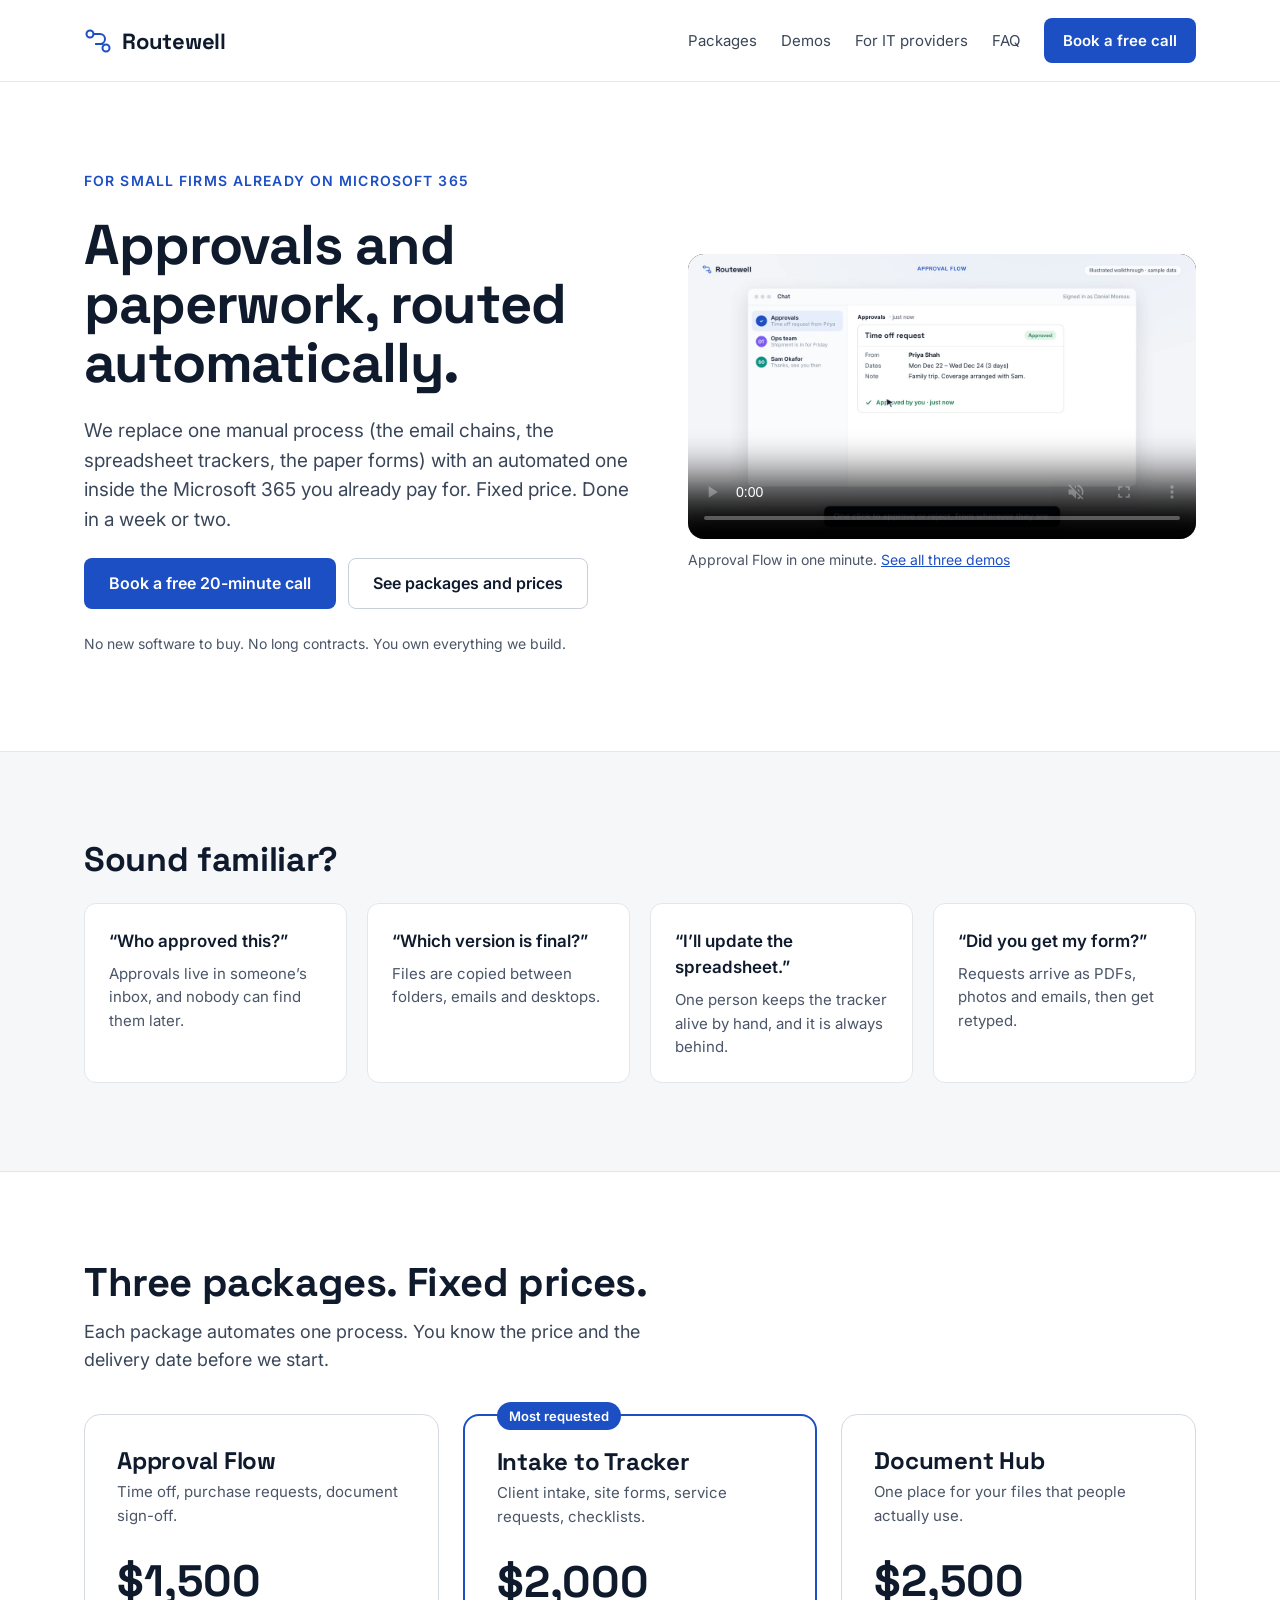
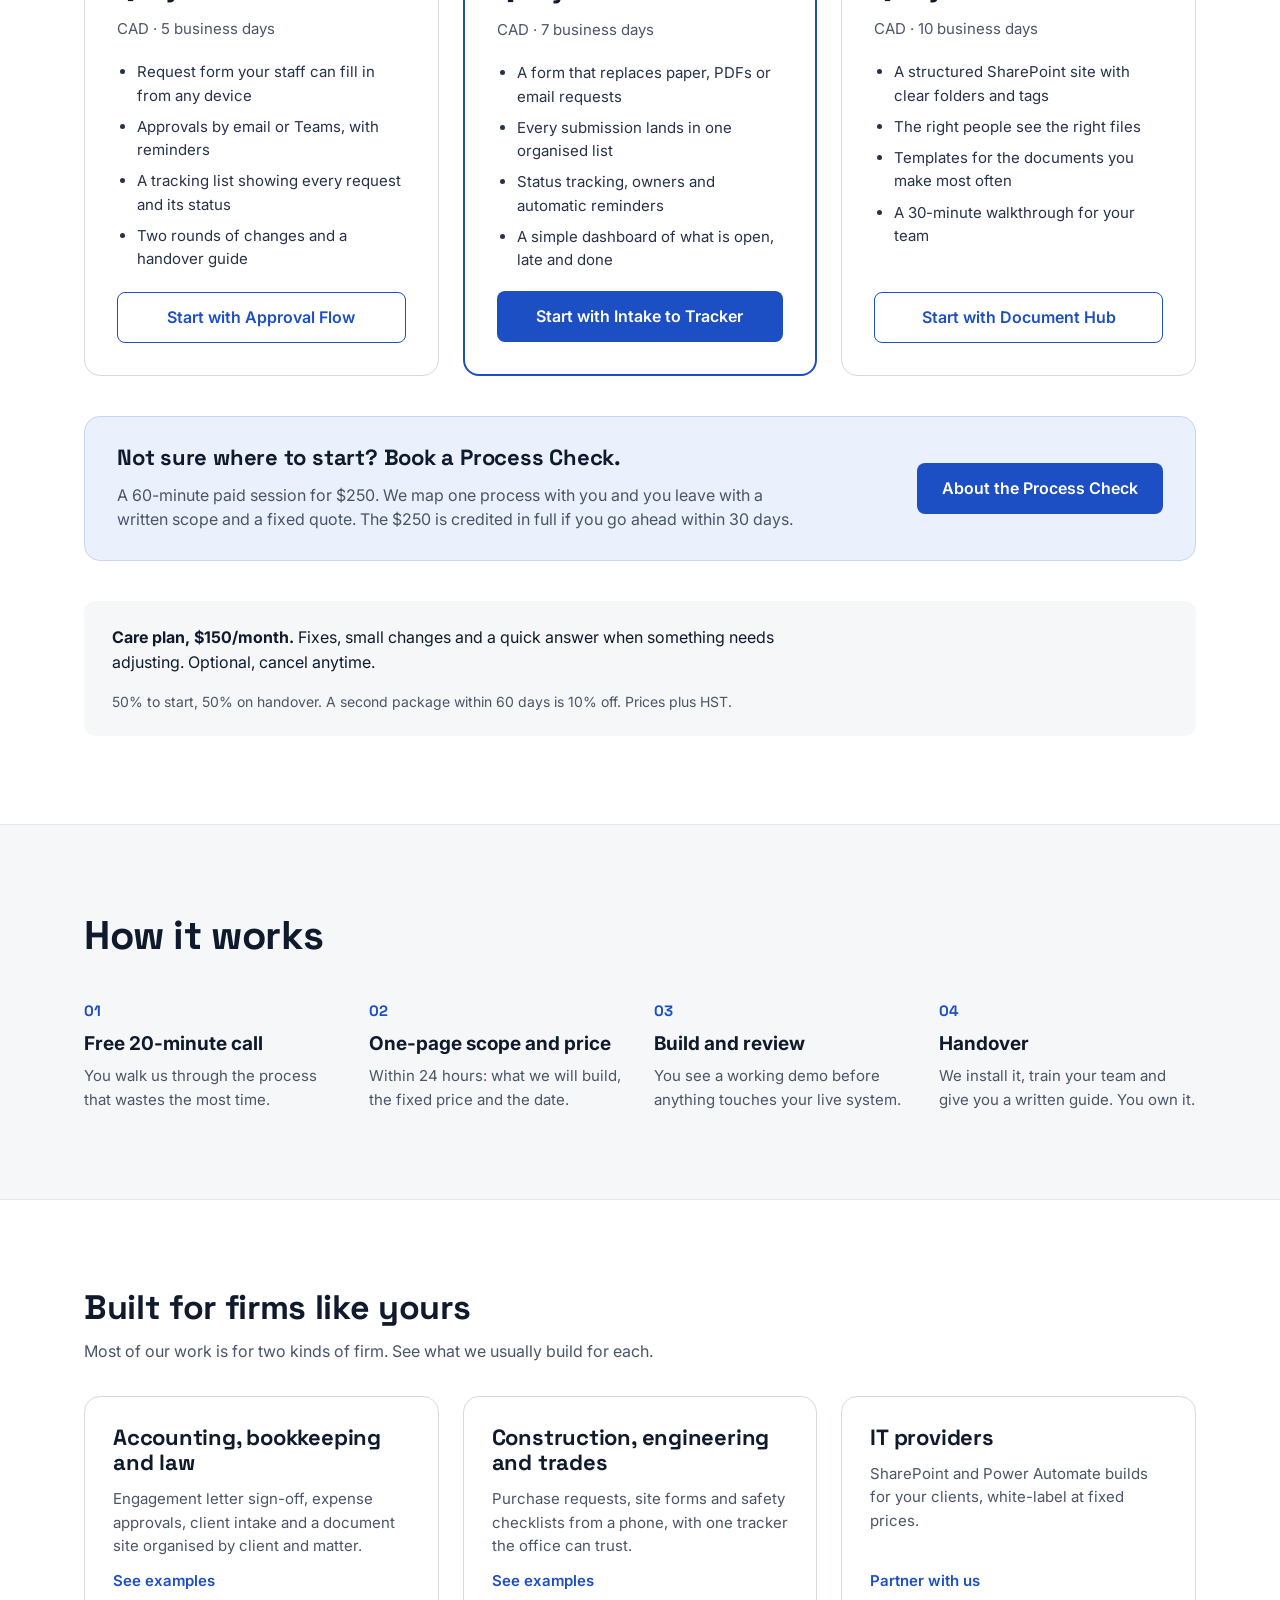
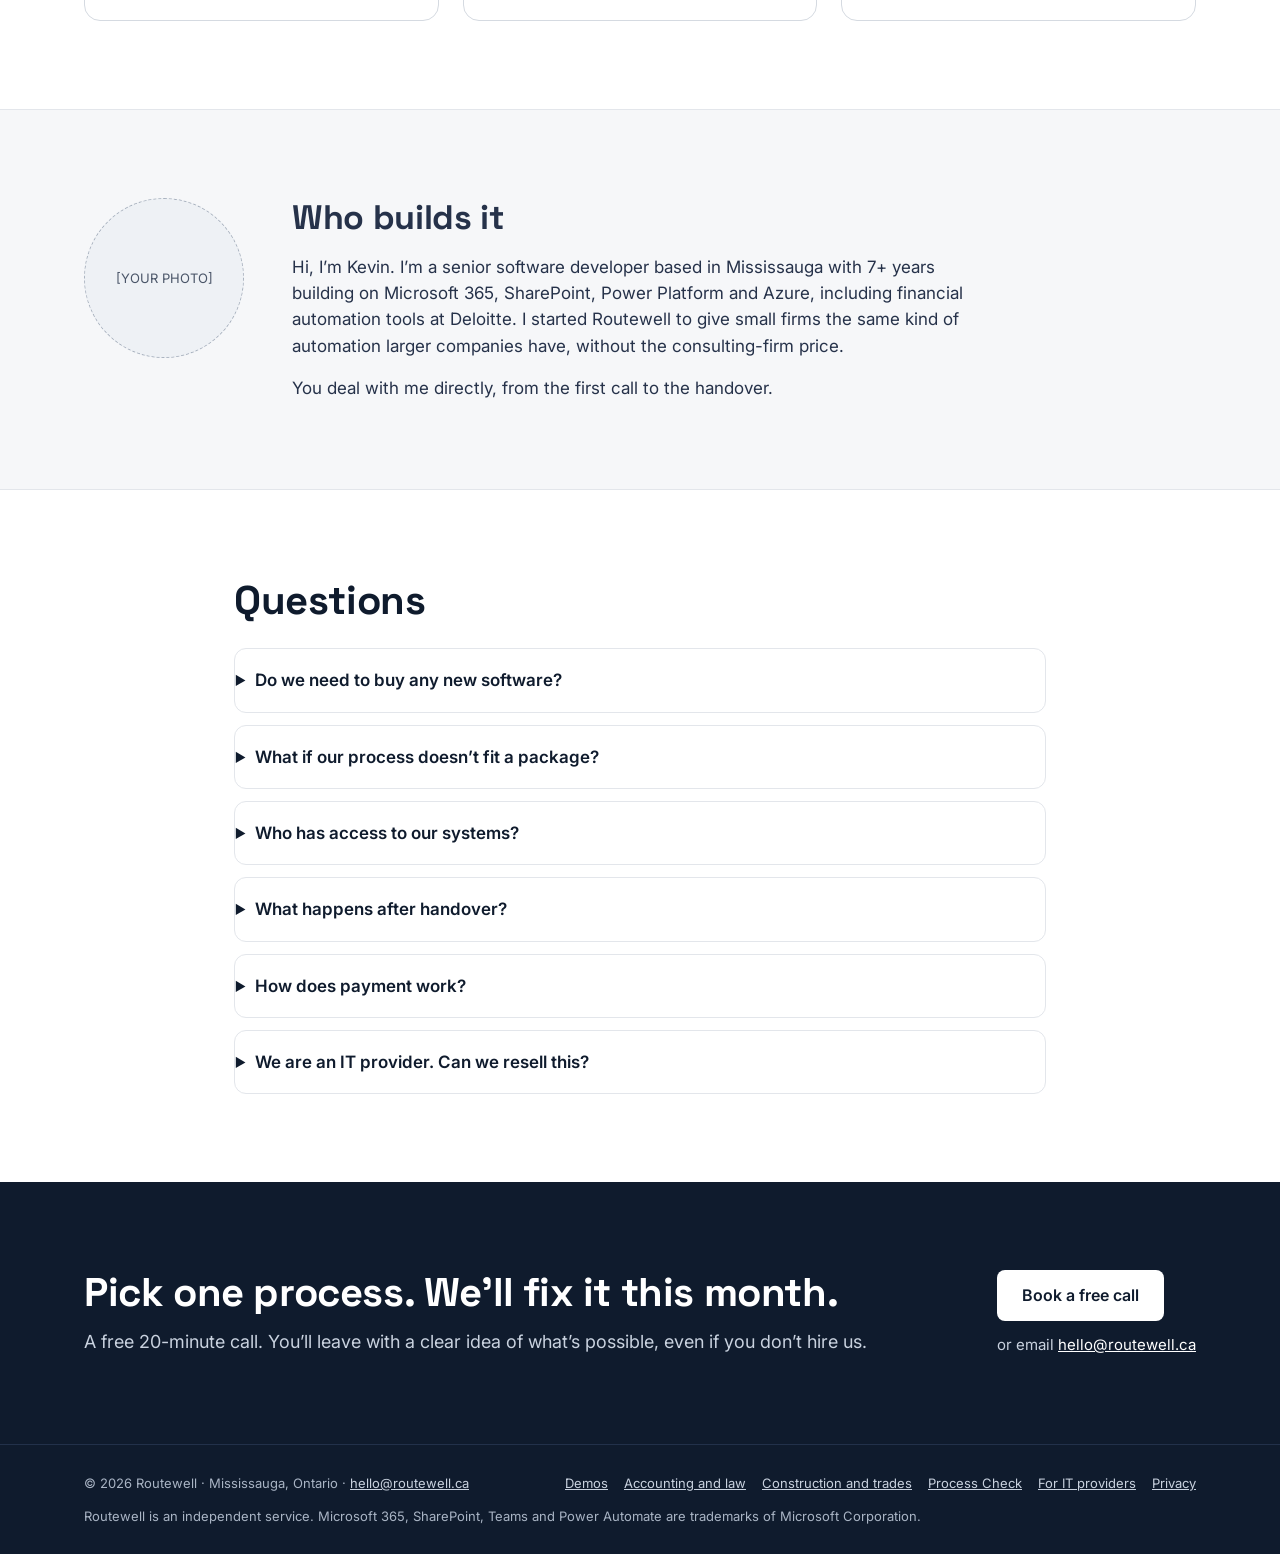
==== commit 73e4d13f: "Add animated demo walkthroughs to home and demo pages Three one-minute 1080p walkthroughs (Approval " ====
--- a/index.html
+++ b/index.html
@@ -233,12 +233,9 @@
       <p class="small muted">No new software to buy. No long contracts. You own everything we build.</p>
     </div>
     <div class="hero-media">
-      <!-- DEMO VIDEO: replace this placeholder with the Approval Flow recording (see README). -->
-      <a href="/demo/" class="placeholder" style="text-decoration:none">
-        <svg width="56" height="56" viewBox="0 0 56 56" fill="none" aria-hidden="true"><circle cx="28" cy="28" r="26" stroke="#4A5568" stroke-width="2"/><path d="M23 19l14 9-14 9V19z" stroke="#4A5568" stroke-width="2" stroke-linejoin="round"/></svg>
-        <strong>Watch the 60-second demo</strong>
-        <span>Request submitted, manager approves in Teams, tracker updates itself</span>
-      </a>
+      <!-- DEMO VIDEO: Approval Flow walkthrough (animated). Swap src for the real recording when it exists. -->
+      <div class="video-frame"><video src="/assets/video/approval-flow.mp4" poster="/assets/video/approval-flow.jpg" autoplay muted loop playsinline controls preload="metadata" aria-label="Approval Flow walkthrough: request submitted, manager approves in Teams, tracker updates itself"></video></div>
+      <p class="small muted" style="margin-top:10px">Approval Flow in one minute. <a href="/demo/">See all three demos</a></p>
     </div>
   </div>
 </section>
--- a/assets/site.css
+++ b/assets/site.css
@@ -104,7 +104,7 @@
 }
 .placeholder strong { font-size: 16px; }
 .placeholder span { font-size: 14px; }
-.video-frame { aspect-ratio: 16 / 10; border-radius: 16px; overflow: hidden; background: #000; }
+.video-frame { aspect-ratio: 16 / 9; border-radius: 16px; overflow: hidden; background: #000; }
 .video-frame video, .video-frame iframe { width: 100%; height: 100%; border: 0; }
 
 /* Cards and grids */
